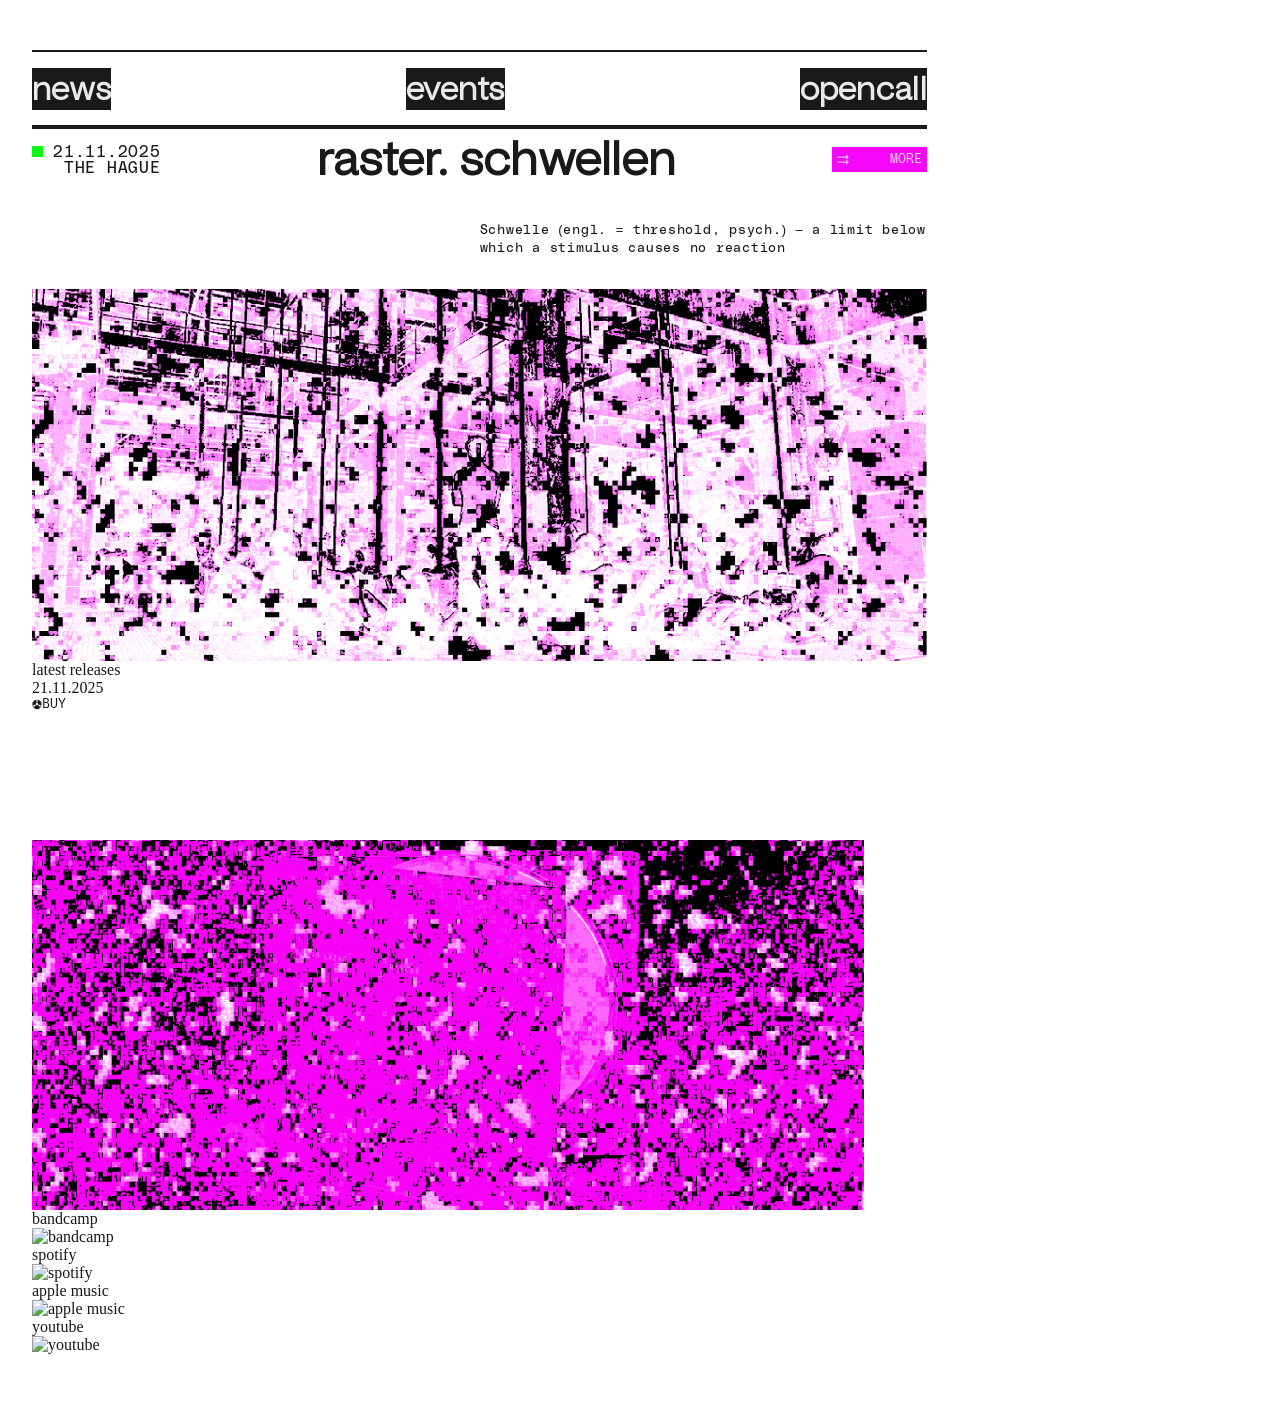
==== src/index.html @ 8d3ac456 "finished-article" ====
<!DOCTYPE html>
<html>
  <head>
    <meta charset="utf-8" />
    <title>eikon parcel starter</title>
    <meta name="viewport" content="width=device-width, initial-scale=1.0" />
    <link rel="stylesheet" href="css/main.css" />
    <link rel="stylesheet" href="css/fonts.css"/>
    <link rel="stylesheet" href="components/header.css"/>
    <link rel="stylesheet" href="components/custom-properties.css"/>
  </head>
  <body>
<include src="components/header.html"></include>
<main class="main-content">
  <div class="column-left">
      <nav class="secondary-navigation-left">
        <ul class="nav-secondary">
          <li class="nav-secondary left"><a href="#">news</a></li>
          <li class="nav-secondary left"><a href="#">events</a></li>
          <li class="nav-secondary left"><a href="#">opencall</a></li>
        </ul>
      </nav>

      <article class="artivle-news">
        <div class="article-header"> 
          <!-- <div class="placeholder"><img src="img/card/placeholder.png" alt=""></div> -->
          <div class="article-detail">
              <div class="article-time">
                <figure></figure>
                <p>21.11.2025</p> 
              </div>
              <div class="time-place">
                <p>The hague</p> 
              </div>
          </div>
          <h2 class="card-titre">raster. schwellen</h2>
          <div>
            <a href="#" class="button primary">
              <p class="symbol">⇉</p>
              <p>more</p>
            </a>
          </div>
        </div>
        <section class="description">
          <p>Schwelle (engl. = threshold, psych.) – a limit below which a stimulus causes no reaction</p>
        </section>

      <footer><img class="card-news" src="img/card/photo-card.png" alt="card news"></footer>
      </article>
    </div>
  </main>
  <div class="column-right">
    <nav class="nav-secondary-right"><div class="latest-releases"><li><a href="#">latest releases</a></li></div>
    <article class="last-releases">
      <header>
        <div class="date">21.11.2025</div>
        <a href="#" class="buy button outline">
            <p class="symbol">✇</p>
            <p>buy</p>
        </a>
      </header>

        <section class="tags">
          <div class="tags"></div>
        </section>

        <section class="player">
          <audio id="player" srcv class="player-ui">
            <source src="#" type="audio/mpeg">
            <div class="status">
              <span class="dot"></span>
              <span class="text">STOP</span>
            </div>
            <div class="time">
              <span id="current">00:00.000</span> / <span id="total">00:00.000</span>
            </div>
            <div class="event">EVENT</div>
        </section>
        <section class="name artistes">
          <div class="name-artistes"></div>
        </section>
        <footer>
          <img src="./img/card/photo-albom.png" alt="Gábor Lázár - reflex">
        </footer>
    </article>
  </div>
</main>
<footer>
  
  <div class="marquee">
    <span class="dot"></span>
    <span class="item"></span>
  </div>

  <div class="platforms">
    <ul class="list list-inline">
      <li><a href="#">bandcamp</a><img src="#" alt="bandcamp"></li>
      <li><a href="#">spotify</a><img src="#" alt="spotify"></li>
      <li><a href="#">apple music</a><img src="#" alt="apple music"></li>
      <li><a href="#">youtube</a><img src="#" alt="youtube"></li>
    </ul>
  </div>

</footer>

    <script src="js/main.js" type="module">

    </script>
  </body>
</html>
---- src/css/main.css ----
* {
  box-sizing: border-box;
  margin: 0;
  padding: 0;
}

body {
  margin: 50px 32px;
  color: var(--color-neutral-900);
}

a {
  color: inherit;
  text-decoration: none;
}
 li {
    list-style: none;
  }
img,
video {
  display: block;
}

.header{
  display: none;
}

/* ------------------------------------------------------------------------------ */
main.main-content {
  display: grid;
  grid-template-columns: 1fr 1fr;
}

.secondary-navigation-left {
 border-top: 2px solid var(--color-neutral-900);
 border-bottom: 4px solid var(--color-neutral-900);
 padding: 15.5px 0;
}

.nav-secondary  {
  display: flex;
  justify-content: space-between;
  align-items: center;
  
}
.column-left {
  padding-right: 32px;
  
}
/* ------------------------------------------------------------------------------ */

.placeholder img {
  display: none;
}

/* -------------------------------🤔🤔🤔--------------------------------------- */

.article-detail{
  display: flex;
  flex-direction: column;
  width: min-content;
  align-items: flex-end;
  font-family: var(--font-dynamic);
  font-size: var(--fonts-size-small);
  letter-spacing: var(--letter-spacing-small);
  text-transform: uppercase;
  
}

.article-time {
  display: flex;
  flex-direction: row;
  gap: 10px;
}

.article-header {
  display: flex;
  flex-direction: row;
  justify-content: space-between;
  align-items: center;
}

.description{
  display: grid;
  grid-template-columns: repeat(2, 50%);
}

.description>p {
  grid-column-start: 2;
}

article{
  display: flex;
  flex-direction: column;
  gap: 32px;
}
---- src/css/fonts.css ----
@font-face {
  font-family: 'Bauziet';
  src: url('/fonts/Bauziet/BauzietVariable-Regular.ttf') format('truetype');
  font-weight: 400;
  font-style: normal;
}


@font-face {
  font-family: 'PolySans';
  src: url('/fonts/PolySans/PolySansTrial-MedianMono.otf') format('opentype');
  font-weight: 500;
  font-style: medium;
}


@font-face {
  font-family: 'PolySans';
  src: url('/fonts/PolySans/PolySansTrial-NeutralMono.otf') format('opentype');
  font-weight: 400;
  font-style: normal;
}

@font-face {
  font-family: 'PolySans';
  src: url('/fonts/PolySans/PolySansTrial-SlimMono.otf') format('opentype');
  font-weight: 300;
  font-style: light;
}

@font-face {
  font-family: 'Aktiv';
  src: url('/fonts/AktivGrotesk/regular.otf') format('opentype');
  font-weight: 400; 
  font-style: normal;
}
---- src/components/header.css ----
/* .button.about {
    background-color: var(--color-neutral-900);
    color: var(--accent-blue);
    padding: var(--padding-medium);
}
.button.attists {
    background-color: var(--accent-yellow);
    color: var(--color-neutral-900);
    padding: var(--padding-medium);
}
.button.merch {
    background-color: var(--accent-green);
    color: var(--color-neutral-900);
    padding: var(--padding-medium);
}
.button.projets {
    background-color: var(--accent-blue);
    color: var(--color-neutral-900);
    padding: var(--padding-medium);
    grid-column-start: 4;
}
.button.contact {
    background-color: var(--accent-rose);
    color: var(--color-neutral-100);
    padding: var(--padding-medium);
}


/* ------------------------------------------------------------------------------ */

/* .header {
    /* display: grid;
    grid-template-columns: 1fr 2fr 1fr;
    align-items: end;
    column-gap: 32px */
    /* display: flex;
    height: 60px;
    padding-left: 32px;
    justify-content: space-between;
    align-items: flex-end;
    align-self: stretch;x
}
.header-navigation {
    display: grid;
    grid-template-rows: repeat(1, min-content);
}
.header-navigation ul{
    display: grid;
    grid-template-columns: repeat(5, 1fr);
}
.button.attists {
    grid-column-start: 3;
} 
.bottom-row {
    grid-row: 2;
}
.button.merch {
    grid-column-start: 2;} */
 
/* button.projets {
    grid-column-start: 4;
    background-color: brown !important;
} */
/* ------------------------------------------------------------------------------ */

/* .header-player {
    display: grid;
    grid-template-rows: repeat(2, min-content);
    background-color: var(--color-neutral-900);
}
.header-spacer ul{
    grid-template-columns: repeat(3, 1fr);
    display: grid;
    color: var(--accent-blue);
}
.playlist {
    display: grid;
    grid-template-columns: 1fr 2fr;
    color: var(--accent-green);
}  */
---- src/components/custom-properties.css ----
:root{
    --color-neutral-100: #FFFFFF;
    --color-neutral-400: #E9E9EA;
    --color-neutral-900: #1A1919;
    

    --accent-blue: #56FBF5;
    --accent-green: #0EF616;
    --accent-yellow: #FFFF01;
    --accent-rose: #F707FA;
}

:root {
    --font-title: 'Bauziet', sans-serif;
    --font-dynamic: 'PolySans', sans-serif;
    --font-symbol: 'Aktiv', sans-serif;

    --letter-spacing-small: 0.75px;
    --letter-spacing-medium: 0.3px;

    --line-height: 135%;

    --font-weight-light: 300;
    --font-weight-regular: 400;
    --font-weight-bold: 700;

    --font-size-medium: 13px;
    --font-size-small: 12px;

    --h1: 96.9px;
    --h2: 45px;
    --h3: 39.2px;
    --h4: 30.7px;
    
}

:root {
    --padding-medium: 5px;
    --padding-small: 5px 1px;

    --button-border:1px solid var(--accent-rose);
}

/* :root {

    background-color: var(--color-neutral-900);
    color: var(--color-neutral-400);


    background-color: var(--color-neutral-100);
    color: var(--color-neutral-900);


    background-color: var(--color-neutral-100);
    border: var(--button-border);
    color: var(--accent-rose);
} */

.symbol{
    font-family: var(--font-symbol);
    font-size: var(--font-size-small);
}
.button {
    display: flex;
    flex-direction: row;
    font-family: var(--font-dynamic);
    font-size: var(--font-size-medium);
    font-weight: var(--font-weight-light);
    text-transform: uppercase;
    letter-spacing: var(--letter-spacing-med);
    align-items: center;
}

.button.primary {
    background-color: var(--accent-rose);
    color: var(--color-neutral-400);
    justify-content: space-between;
    width: 95px;
    padding: 5px;
}

.button.tag {
    padding: var(--padding-small);
}

.nav-secondary a {
    font-family: var(--font-title);
    font-size: var(--h4);
    font-weight: var(--font-weight-bold);
    letter-spacing: var(--letter-spacing-medium);
    text-transform: lowercase;
    color: var(--color-neutral-400);
    background-color: var(--color-neutral-900);
}

figure {
    width: 11px;
    height: 11px;
    background-color: var(--accent-green);
    margin-top: 2px;
}

h2 {
    font-size: var(--h2);
    text-transform: lowercase;
    font-family: var(--font-title);
    font-weight: var(--font-weight-bold);
}
.description {
    font-family: var(--font-dynamic);
    font-size: var(--font-size-medium);
    letter-spacing: var(--letter-spacing-small);
    line-height: var(--line-height);
}
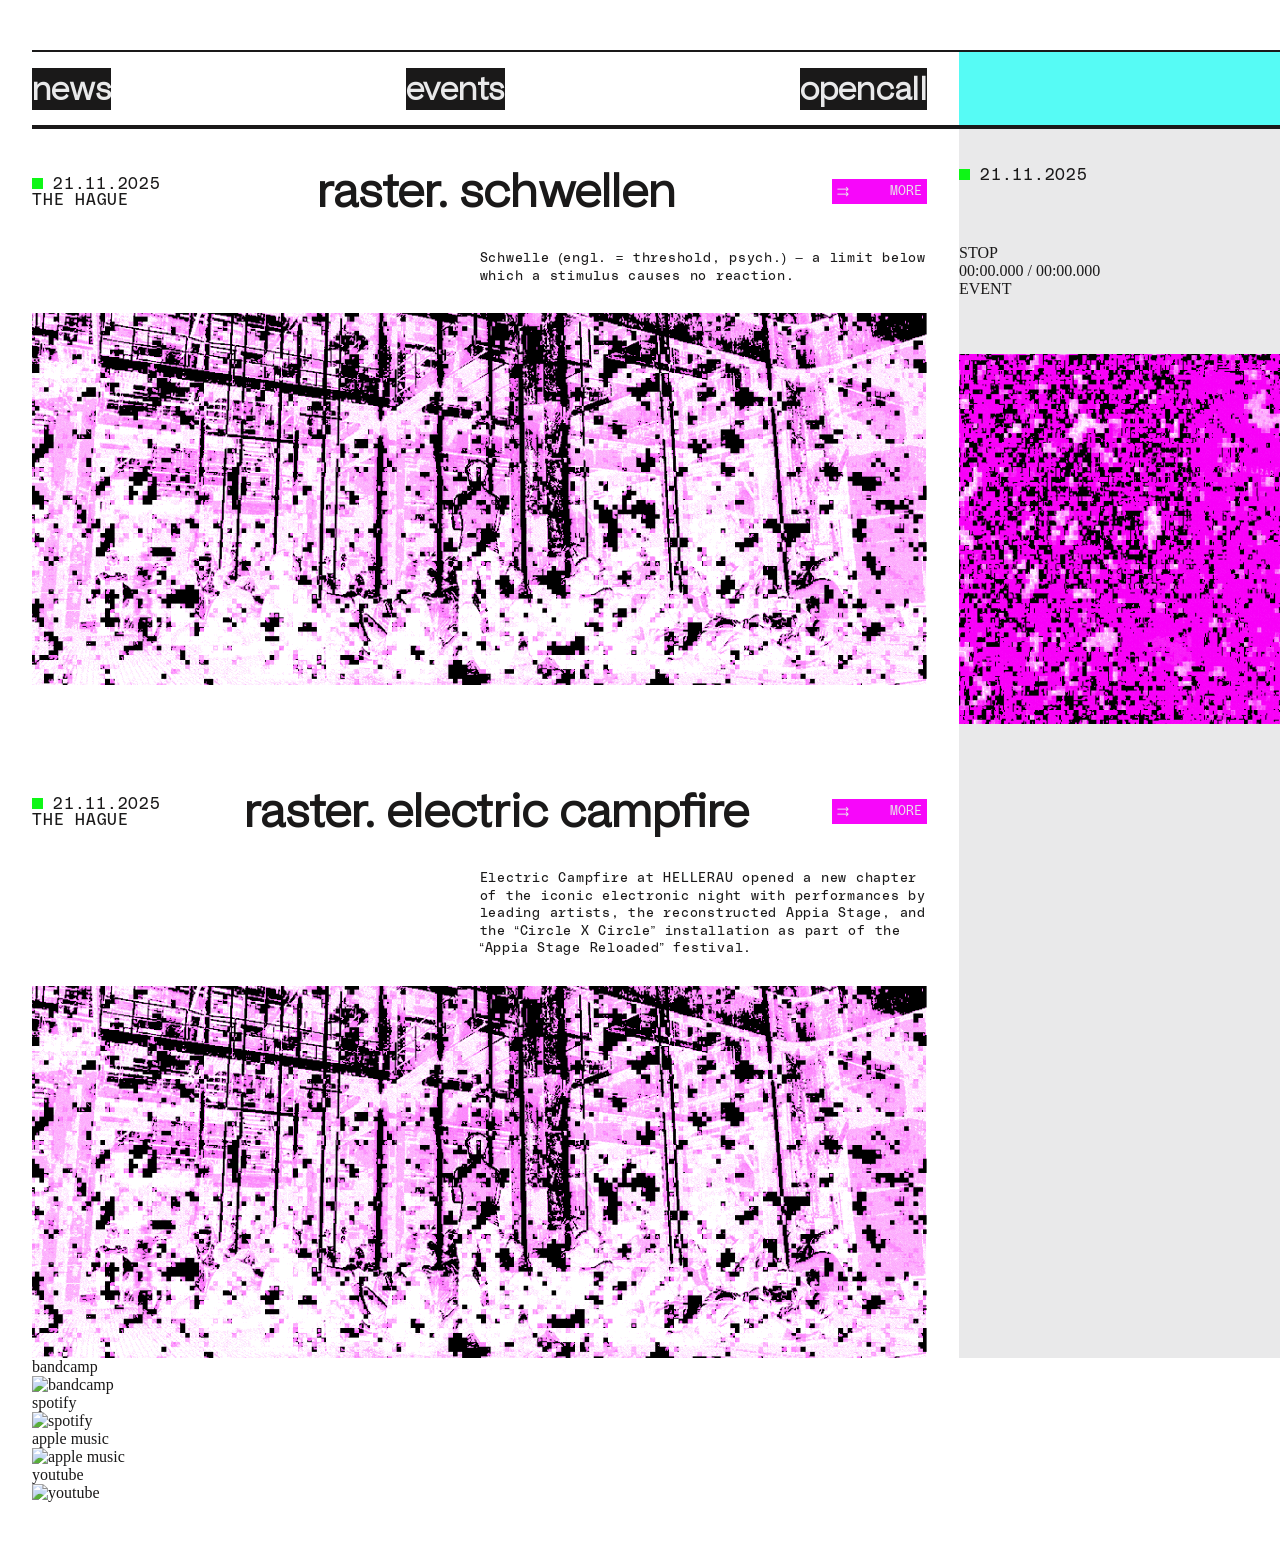
==== commit 7a6e7880: "half-right-side" ====
--- a/src/index.html
+++ b/src/index.html
@@ -13,14 +13,14 @@
 <include src="components/header.html"></include>
 <main class="main-content">
   <div class="column-left">
-      <nav class="secondary-navigation-left">
-        <ul class="nav-secondary">
-          <li class="nav-secondary left"><a href="#">news</a></li>
-          <li class="nav-secondary left"><a href="#">events</a></li>
-          <li class="nav-secondary left"><a href="#">opencall</a></li>
+      <nav class="nav-secondary left">
+        <ul class="nav-links">
+          <li class="left-news"><a href="#">news</a></li>
+          <li class="left-events"><a href="#">events</a></li>
+          <li class="left-opencall"><a href="#">opencall</a></li>
         </ul>
       </nav>
-
+    <div class="article-items">
       <article class="artivle-news">
         <div class="article-header"> 
           <!-- <div class="placeholder"><img src="img/card/placeholder.png" alt=""></div> -->
@@ -42,40 +42,73 @@
           </div>
         </div>
         <section class="description">
-          <p>Schwelle (engl. = threshold, psych.) – a limit below which a stimulus causes no reaction</p>
+          <p>Schwelle (engl. = threshold, psych.) – a limit below which a stimulus causes no reaction.</p>
         </section>
-
+      <footer><img class="card-news" src="img/card/photo-card.png" alt="card news"></footer>
+      </article>
+      <article class="artivle-news">
+        <div class="article-header"> 
+          <!-- <div class="placeholder"><img src="img/card/placeholder.png" alt=""></div> -->
+          <div class="article-detail">
+              <div class="article-time">
+                <figure></figure>
+                <p>21.11.2025</p> 
+              </div>
+              <div class="time-place">
+                <p>The hague</p> 
+              </div>
+          </div>
+          <h2 class="card-titre">raster. electric campfire </h2>
+          <div>
+            <a href="#" class="button primary">
+              <p class="symbol">⇉</p>
+              <p>more</p>
+            </a>
+          </div>
+        </div>
+        <section class="description">
+          <p>Electric Campfire at HELLERAU opened a new chapter of the iconic electronic night with performances by leading artists, the reconstructed Appia Stage, and the “Circle X Circle” installation as part of the “Appia Stage Reloaded” festival.</p>
+        </section>
       <footer><img class="card-news" src="img/card/photo-card.png" alt="card news"></footer>
       </article>
     </div>
-  </main>
+  </div>
+
   <div class="column-right">
-    <nav class="nav-secondary-right"><div class="latest-releases"><li><a href="#">latest releases</a></li></div>
+    <nav class="nav-secondary right"><li><a href="#">latest releases</a></li></nav>
     <article class="last-releases">
-      <header>
-        <div class="date">21.11.2025</div>
-        <a href="#" class="buy button outline">
-            <p class="symbol">✇</p>
-            <p>buy</p>
-        </a>
-      </header>
-
-        <section class="tags">
-          <div class="tags"></div>
-        </section>
-
-        <section class="player">
-          <audio id="player" srcv class="player-ui">
-            <source src="#" type="audio/mpeg">
-            <div class="status">
-              <span class="dot"></span>
-              <span class="text">STOP</span>
-            </div>
-            <div class="time">
-              <span id="current">00:00.000</span> / <span id="total">00:00.000</span>
-            </div>
-            <div class="event">EVENT</div>
-        </section>
+      <div class="article-header">
+        <div class="article-time article-detail">
+          <figure></figure>
+          <p>21.11.2025</p> 
+        </div>
+        <div class="group-buttons">
+          <a href="#" class="button primary">
+              <p class="symbol">⇉</p>
+              <p>more</p>
+          </a>
+          <a href="#" class="button border">
+              <p class="symbol">✇</p>
+              <p>buy</p>
+          </a>
+        </div>
+  </div>
+      <section class="tags">
+        <div class="tags"></div>
+       </section>
+      <section class="player">
+        <audio id="player" class="player-ui" src="#">
+          <source src="#" type="audio/mpeg">
+        </audio>
+        <div class="status">
+          <span class="dot"></span>
+          <span class="text">STOP</span>
+        </div>
+        <div class="time">
+            <span id="current">00:00.000</span> / <span id="total">00:00.000</span>
+        </div>
+        <div class="event">EVENT</div>
+      </section>
         <section class="name artistes">
           <div class="name-artistes"></div>
         </section>
--- a/src/css/main.css
+++ b/src/css/main.css
@@ -4,8 +4,14 @@
   padding: 0;
 }
 
+html, body {
+  /* Prevent horizontal scroll when some element overflows viewport while debugging layout */
+  overflow-x: hidden;
+}
+
 body {
-  margin: 50px 32px;
+  margin: 50px 0px;
+  padding: 0 32px;
   color: var(--color-neutral-900);
 }
 
@@ -31,21 +37,18 @@
   grid-template-columns: 1fr 1fr;
 }
 
-.secondary-navigation-left {
+.nav-secondary {
  border-top: 2px solid var(--color-neutral-900);
  border-bottom: 4px solid var(--color-neutral-900);
  padding: 15.5px 0;
 }
 
-.nav-secondary  {
+.nav-secondary.left .nav-links {
   display: flex;
   justify-content: space-between;
   align-items: center;
-  
-}
-.column-left {
-  padding-right: 32px;
-  
+  flex-direction: row;
+  padding-right: 32px; 
 }
 /* ------------------------------------------------------------------------------ */
 
@@ -55,11 +58,11 @@
 
 /* -------------------------------🤔🤔🤔--------------------------------------- */
 
-.article-detail{
+.article-detail {
   display: flex;
   flex-direction: column;
   width: min-content;
-  align-items: flex-end;
+  align-items: baseline;
   font-family: var(--font-dynamic);
   font-size: var(--fonts-size-small);
   letter-spacing: var(--letter-spacing-small);
@@ -89,8 +92,36 @@
   grid-column-start: 2;
 }
 
-article{
+article {
   display: flex;
   flex-direction: column;
-  gap: 32px;
-}+  gap: 28px;
+  margin-top: 32px;
+  padding-right: 32px;
+}
+.article-items {
+  display: flex;
+  flex-direction: column;
+  gap: 64px;
+}
+/* -------------------------------LEFT SIDE-- + PLACEHOLDER + SCROLL------------------------------------- */
+
+/* -------------------------------RIGHT SIDE--------------------------------------- */
+.column-right {
+  grid-column-start: 2;
+  background-color: var(--color-neutral-400);
+}
+
+.nav-secondary.right {
+  background-color: var(--accent-blue);
+  font-family: var(--font-title);
+  font-size: var(--h4);
+  font-weight: var(--font-weight-bold);
+  text-align: center;
+}
+
+.group-buttons {
+  display:flex;
+  flex-direction: row;
+  gap: 64px;
+}
--- a/src/components/custom-properties.css
+++ b/src/components/custom-properties.css
@@ -79,11 +79,20 @@
     padding: 5px;
 }
 
+.button.border{
+    background-color: var(--color-neutral-100);
+    color: var(--accent-rose);
+    border: 1px solid var(--accent-rose);
+    width: 256px;
+    justify-content: space-between;
+    padding: 5px;
+}
+
 .button.tag {
     padding: var(--padding-small);
 }
 
-.nav-secondary a {
+.nav-links a {
     font-family: var(--font-title);
     font-size: var(--h4);
     font-weight: var(--font-weight-bold);
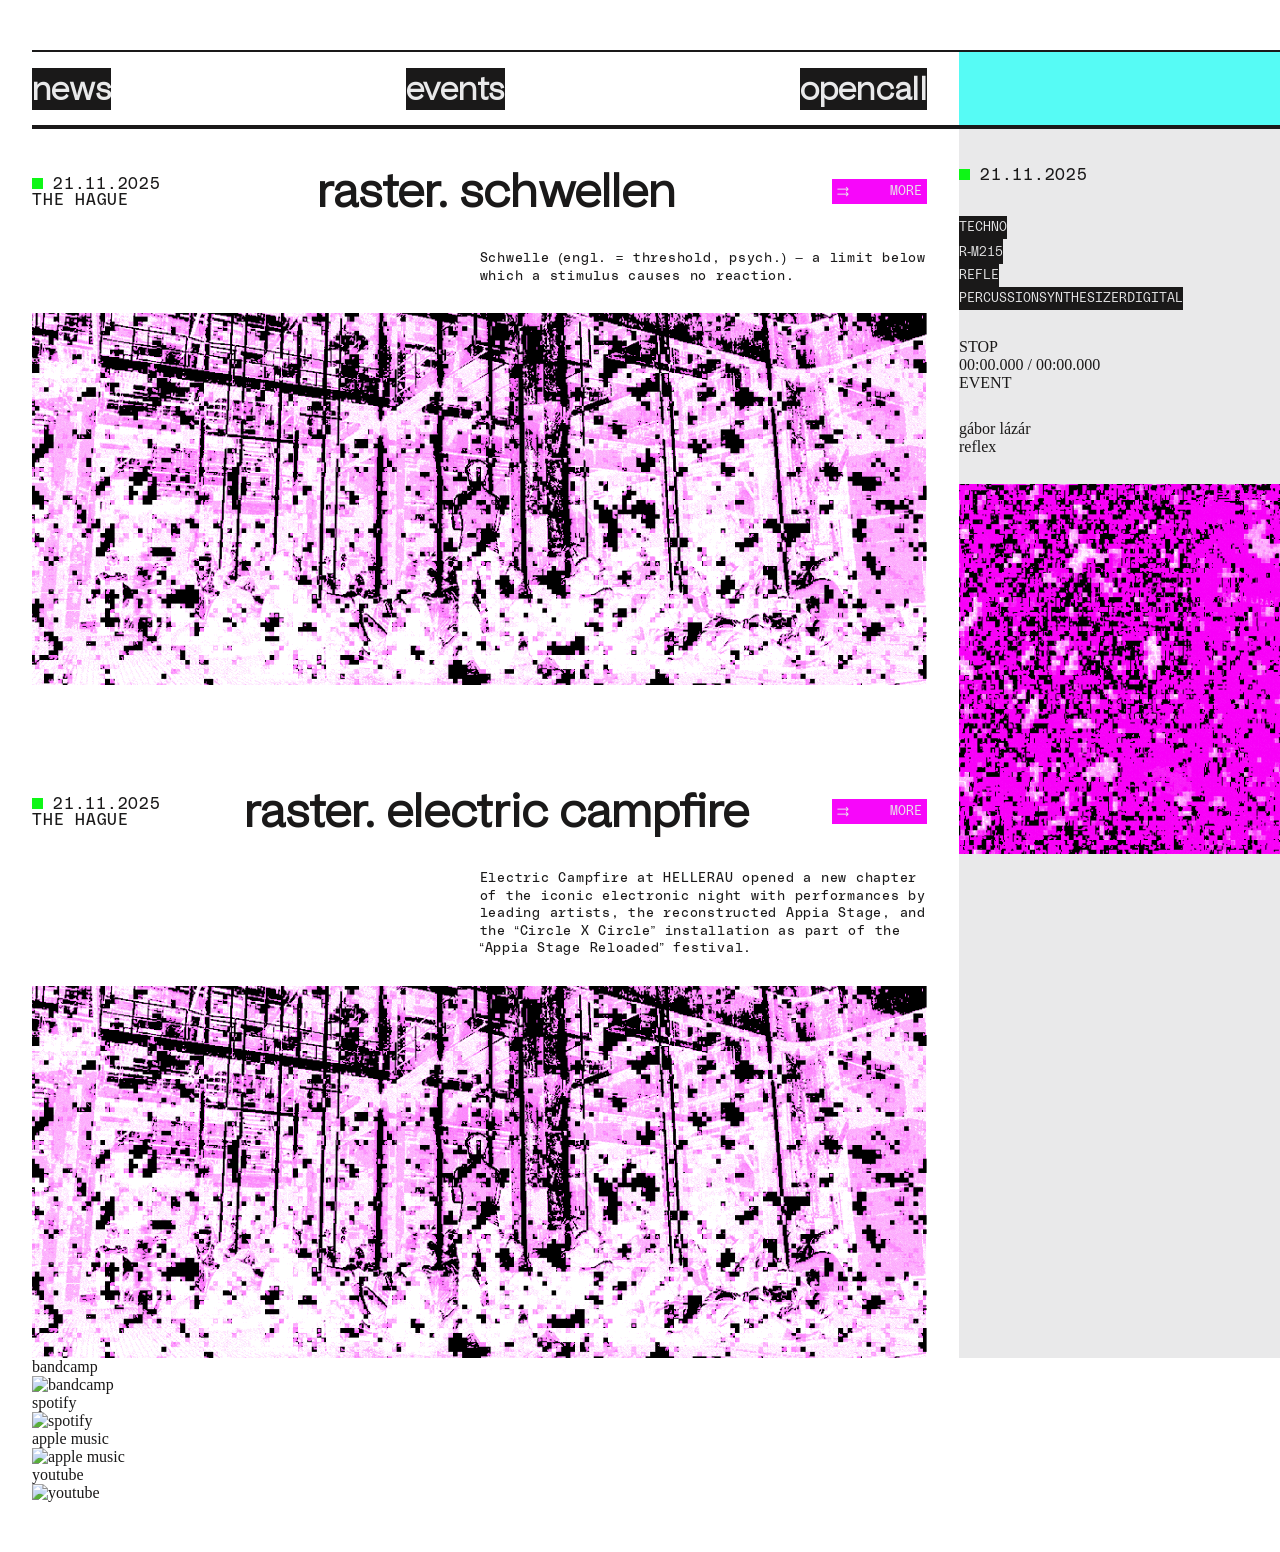
==== commit 481f9a23: "tags" ====
--- a/src/index.html
+++ b/src/index.html
@@ -9,7 +9,7 @@
     <link rel="stylesheet" href="components/header.css"/>
     <link rel="stylesheet" href="components/custom-properties.css"/>
   </head>
-  <body>
+  <b. ody>
 <include src="components/header.html"></include>
 <main class="main-content">
   <div class="column-left">
@@ -92,9 +92,18 @@
               <p>buy</p>
           </a>
         </div>
-  </div>
+      </div>
       <section class="tags">
-        <div class="tags"></div>
+        <div class="up-row">
+          <div class="tags dark button"><a href="#"></a>techno</div>
+          <div class="tags dark button"><a href="#"></a>r-m215</div>
+          <div class="tags dark button"><a href="#"></a>refle</div>
+        </div>
+        <div class="down-row">
+          <div class="tags dark button"><a href="#"></a>percussion</div>
+          <div class="tags dark button"><a href="#"></a>synthesizer</div>
+          <div class="tags dark button"><a href="#"></a>digital</div>
+        </div>
        </section>
       <section class="player">
         <audio id="player" class="player-ui" src="#">
@@ -110,8 +119,10 @@
         <div class="event">EVENT</div>
       </section>
         <section class="name artistes">
-          <div class="name-artistes"></div>
+          <div class="name-artistes">gábor lázár</div>
+          <div class="name-release">reflex</div>
         </section>
+       </section> 
         <footer>
           <img src="./img/card/photo-albom.png" alt="Gábor Lázár - reflex">
         </footer>
--- a/src/css/main.css
+++ b/src/css/main.css
@@ -125,3 +125,24 @@
   flex-direction: row;
   gap: 64px;
 }
+.tags {
+  display: grid;
+  grid-template-rows: repeat(2, min-content);
+}
+
+.tags.dark.button {
+  background-color: var(--color-neutral-900);
+  color: var(--color-neutral-400);
+  padding: 5px 0;
+  width: fit-content;
+}
+.up-row {
+  display: grid;
+  grid-template-columns: ;
+  
+}
+.down-row {
+  display: grid;
+  grid-template-columns: repeat(10, max-content);
+  
+}
--- a/src/components/custom-properties.css
+++ b/src/components/custom-properties.css
@@ -39,22 +39,7 @@
     --padding-small: 5px 1px;
 
     --button-border:1px solid var(--accent-rose);
-}
-
-/* :root {
-
-    background-color: var(--color-neutral-900);
-    color: var(--color-neutral-400);
-
-
-    background-color: var(--color-neutral-100);
-    color: var(--color-neutral-900);
-
-
-    background-color: var(--color-neutral-100);
-    border: var(--button-border);
-    color: var(--accent-rose);
-} */
+}   
 
 .symbol{
     font-family: var(--font-symbol);
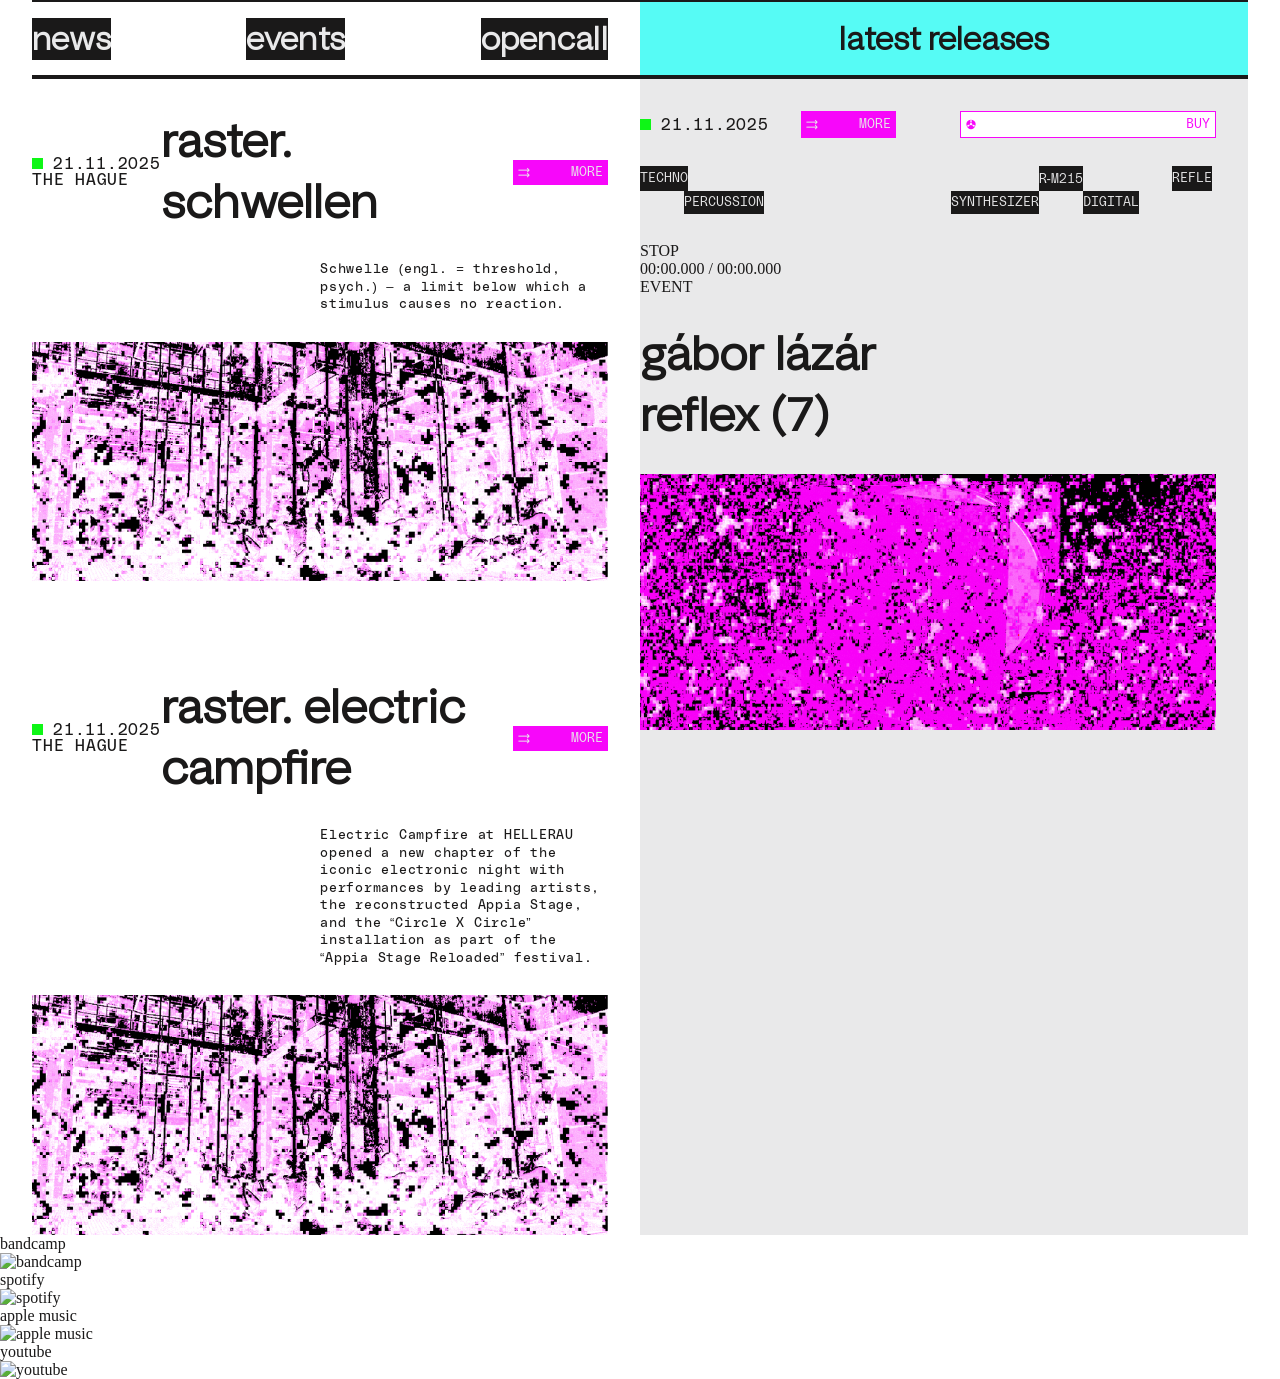
==== commit 7bf91fce: "bg-header" ====
--- a/src/index.html
+++ b/src/index.html
@@ -95,14 +95,14 @@
       </div>
       <section class="tags">
         <div class="up-row">
-          <div class="tags dark button"><a href="#"></a>techno</div>
-          <div class="tags dark button"><a href="#"></a>r-m215</div>
-          <div class="tags dark button"><a href="#"></a>refle</div>
+          <div class="tag dark button"><a href="#"></a>techno</div>
+          <div class="tag dark button"><a href="#"></a>r-m215</div>
+          <div class="tag dark button"><a href="#"></a>refle</div>
         </div>
         <div class="down-row">
-          <div class="tags dark button"><a href="#"></a>percussion</div>
-          <div class="tags dark button"><a href="#"></a>synthesizer</div>
-          <div class="tags dark button"><a href="#"></a>digital</div>
+          <div class="tag dark button"><a href="#"></a>percussion</div>
+          <div class="tag dark button"><a href="#"></a>synthesizer</div>
+          <div class="tag dark button"><a href="#"></a>digital</div>
         </div>
        </section>
       <section class="player">
@@ -119,8 +119,10 @@
         <div class="event">EVENT</div>
       </section>
         <section class="name artistes">
-          <div class="name-artistes">gábor lázár</div>
-          <div class="name-release">reflex</div>
+          <div class="name-artistes"> <h2>gábor lázár</h2></div>
+          <div class="name-release"> <h2> reflex <span>(7)</span></h2>
+            
+          </div>
         </section>
        </section> 
         <footer>
--- a/src/css/main.css
+++ b/src/css/main.css
@@ -10,8 +10,8 @@
 }
 
 body {
-  margin: 50px 0px;
-  padding: 0 32px;
+  margin: 0;
+  
   color: var(--color-neutral-900);
 }
 
@@ -25,10 +25,11 @@
 img,
 video {
   display: block;
+  max-width: 100%;
+  height: auto;
 }
-
-.header{
-  display: none;
+main {
+  padding: 0 32px;
 }
 
 /* ------------------------------------------------------------------------------ */
@@ -125,24 +126,51 @@
   flex-direction: row;
   gap: 64px;
 }
-.tags {
-  display: grid;
-  grid-template-rows: repeat(2, min-content);
-}
 
-.tags.dark.button {
+
+.tag.dark.button {
   background-color: var(--color-neutral-900);
   color: var(--color-neutral-400);
   padding: 5px 0;
   width: fit-content;
 }
-.up-row {
+
+section.tags {
   display: grid;
-  grid-template-columns: ;
-  
+  grid-template-columns: repeat(12, 1fr);
+
 }
+
+.up-row,
 .down-row {
-  display: grid;
-  grid-template-columns: repeat(10, max-content);
-  
-}+  display: contents;
+}
+.up-row > :nth-child(1) { 
+  grid-row: 1; 
+  grid-column: 1 / span 2; 
+}
+.up-row > :nth-child(2) { 
+  grid-row: 1;
+   grid-column: 9 / span 2; 
+  }
+.up-row > :nth-child(3) { 
+  grid-row: 1; 
+  grid-column: 12 / span 2; 
+}
+
+.down-row > :nth-child(1) { 
+  grid-row: 2; 
+  grid-column: 2 / span 4; 
+}
+.down-row > :nth-child(2) { 
+  grid-row: 2; 
+  grid-column-end: 9; 
+}
+.down-row > :nth-child(3) { 
+  grid-row: 2; 
+  grid-column: 10 / span 2; 
+}
+
+
+/* -------------------------------🚩🚩🚩🚩Player--------------------------------------- */
+
--- a/src/components/header.css
+++ b/src/components/header.css
@@ -1,4 +1,4 @@
-/* .button.about {
+.button.about {
     background-color: var(--color-neutral-900);
     color: var(--accent-blue);
     padding: var(--padding-medium);
@@ -28,23 +28,24 @@
 
 /* ------------------------------------------------------------------------------ */
 
-/* .header {
-    /* display: grid;
-    grid-template-columns: 1fr 2fr 1fr;
-    align-items: end;
-    column-gap: 32px */
-    /* display: flex;
-    height: 60px;
+header {
+    display: grid;
+    grid-template-columns: 254px 3fr 3fr;
+    align-items: center;
+    column-gap: 32px;
+    display: flex;
+    height: max-content;
     padding-left: 32px;
     justify-content: space-between;
     align-items: flex-end;
-    align-self: stretch;x
+    border-bottom: 20px solid var(--accent-yellow);
 }
+
 .header-navigation {
     display: grid;
     grid-template-rows: repeat(1, min-content);
 }
-.header-navigation ul{
+.header-navigation ul {
     display: grid;
     grid-template-columns: repeat(5, 1fr);
 }
@@ -55,21 +56,22 @@
     grid-row: 2;
 }
 .button.merch {
-    grid-column-start: 2;} */
- 
-/* button.projets {
+    grid-column-start: 2;
+}
+
+button.projets {
     grid-column-start: 4;
     background-color: brown !important;
-} */
+}
 /* ------------------------------------------------------------------------------ */
 
-/* .header-player {
+.header-player {
     display: grid;
-    grid-template-rows: repeat(2, min-content);
+    grid-row: 2;
     background-color: var(--color-neutral-900);
 }
 .header-spacer ul{
-    grid-template-columns: repeat(3, 1fr);
+    grid-template-columns: repeat(3, max-content);
     display: grid;
     color: var(--accent-blue);
 }
@@ -77,4 +79,4 @@
     display: grid;
     grid-template-columns: 1fr 2fr;
     color: var(--accent-green);
-}  */
+} 
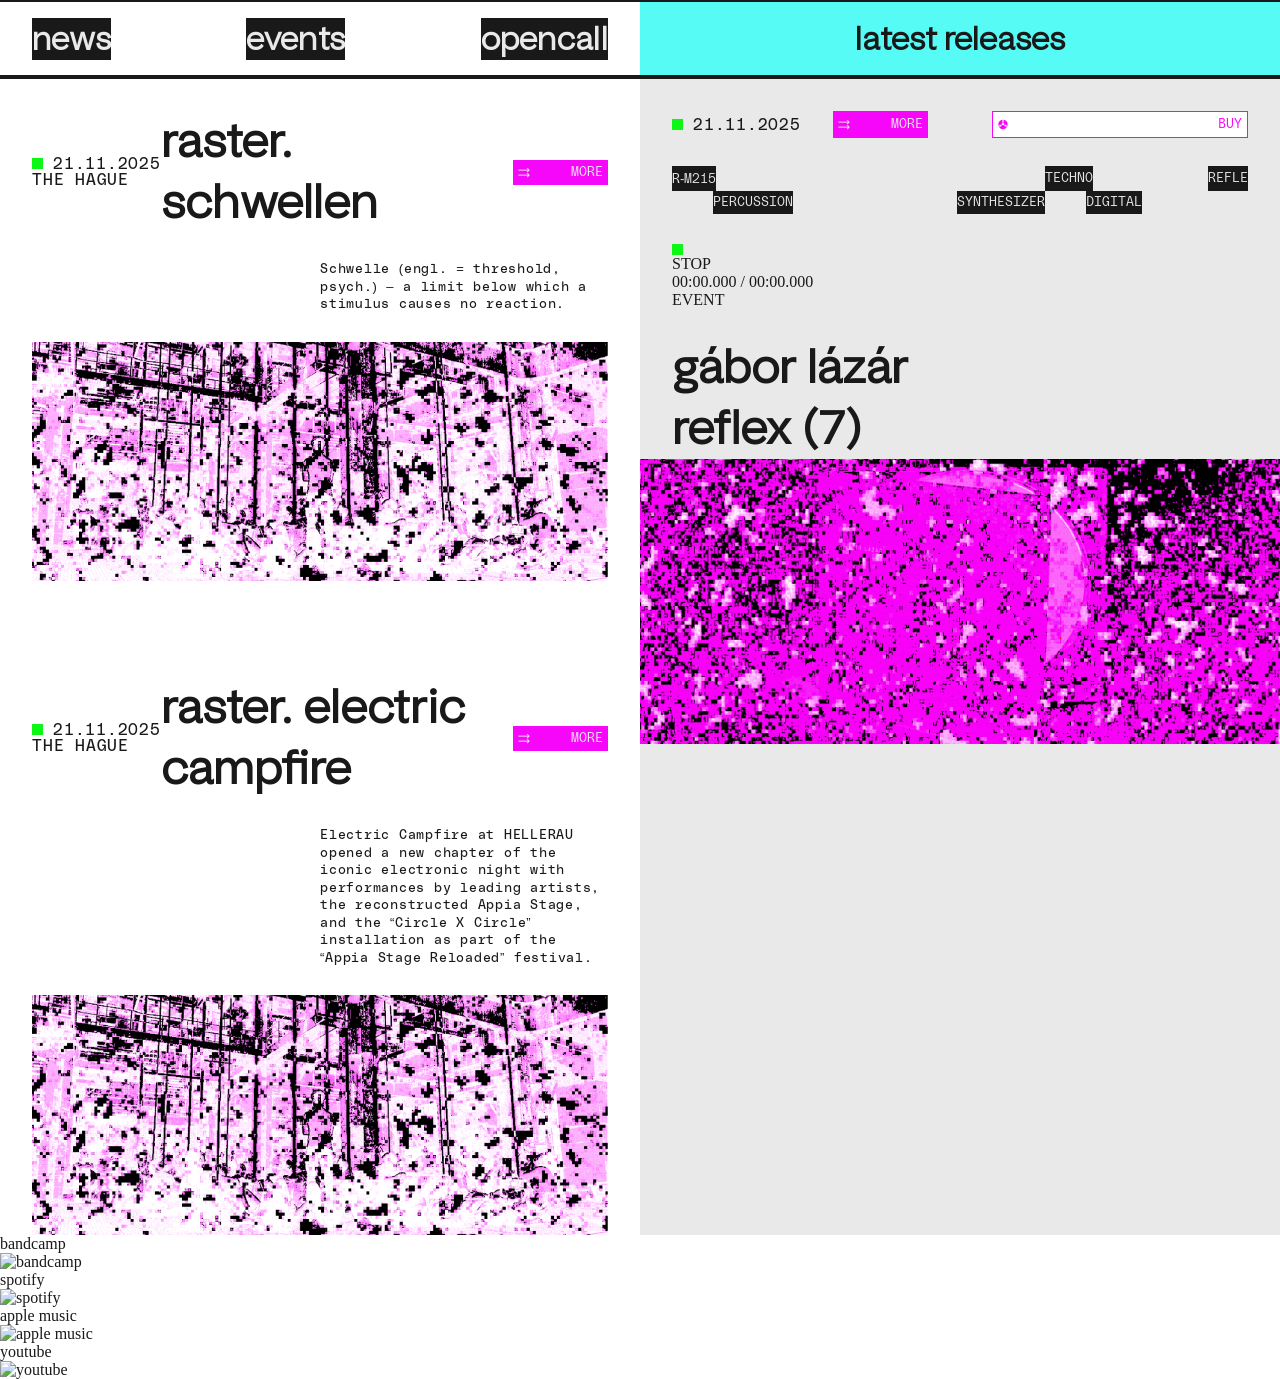
==== commit b5bcf5a5: "finished-header" ====
--- a/src/index.html
+++ b/src/index.html
@@ -9,7 +9,7 @@
     <link rel="stylesheet" href="components/header.css"/>
     <link rel="stylesheet" href="components/custom-properties.css"/>
   </head>
-  <b. ody>
+  <body>
 <include src="components/header.html"></include>
 <main class="main-content">
   <div class="column-left">
@@ -20,115 +20,120 @@
           <li class="left-opencall"><a href="#">opencall</a></li>
         </ul>
       </nav>
-    <div class="article-items">
-      <article class="artivle-news">
-        <div class="article-header"> 
-          <!-- <div class="placeholder"><img src="img/card/placeholder.png" alt=""></div> -->
-          <div class="article-detail">
-              <div class="article-time">
-                <figure></figure>
-                <p>21.11.2025</p> 
+    <section class="content">    
+        <div class="article-items">
+          <article class="artivle-news">
+            <div class="article-header"> 
+              <!-- <div class="placeholder"><img src="img/card/placeholder.png" alt=""></div> -->
+              <div class="article-detail">
+                  <div class="article-time">
+                    <figure></figure>
+                    <p>21.11.2025</p> 
+                  </div>
+                  <div class="time-place">
+                    <p>The hague</p> 
+                  </div>
               </div>
-              <div class="time-place">
-                <p>The hague</p> 
+              <h2 class="card-titre">raster. schwellen</h2>
+              <div>
+                <a href="#" class="button primary">
+                  <p class="symbol">⇉</p>
+                  <p>more</p>
+                </a>
               </div>
-          </div>
-          <h2 class="card-titre">raster. schwellen</h2>
-          <div>
-            <a href="#" class="button primary">
-              <p class="symbol">⇉</p>
-              <p>more</p>
-            </a>
-          </div>
+            </div>
+            <section class="description">
+              <p>Schwelle (engl. = threshold, psych.) – a limit below which a stimulus causes no reaction.</p>
+            </section>
+          <footer><img class="card-news" src="img/card/photo-card.png" alt="card news"></footer>
+          </article>
+          <article class="artivle-news">
+            <div class="article-header"> 
+              <!-- <div class="placeholder"><img src="img/card/placeholder.png" alt=""></div> -->
+              <div class="article-detail">
+                  <div class="article-time">
+                    <figure></figure>
+                    <p>21.11.2025</p> 
+                  </div>
+                  <div class="time-place">
+                    <p>The hague</p> 
+                  </div>
+              </div>
+              <h2 class="card-titre">raster. electric campfire </h2>
+              <div>
+                <a href="#" class="button primary">
+                  <p class="symbol">⇉</p>
+                  <p>more</p>
+                </a>
+              </div>
+            </div>
+            <section class="description">
+              <p>Electric Campfire at HELLERAU opened a new chapter of the iconic electronic night with performances by leading artists, the reconstructed Appia Stage, and the “Circle X Circle” installation as part of the “Appia Stage Reloaded” festival.</p>
+            </section>
+          <footer><img class="card-news" src="img/card/photo-card.png" alt="card news"></footer>
+          </article>
         </div>
-        <section class="description">
-          <p>Schwelle (engl. = threshold, psych.) – a limit below which a stimulus causes no reaction.</p>
-        </section>
-      <footer><img class="card-news" src="img/card/photo-card.png" alt="card news"></footer>
-      </article>
-      <article class="artivle-news">
-        <div class="article-header"> 
-          <!-- <div class="placeholder"><img src="img/card/placeholder.png" alt=""></div> -->
-          <div class="article-detail">
-              <div class="article-time">
-                <figure></figure>
-                <p>21.11.2025</p> 
-              </div>
-              <div class="time-place">
-                <p>The hague</p> 
-              </div>
-          </div>
-          <h2 class="card-titre">raster. electric campfire </h2>
-          <div>
-            <a href="#" class="button primary">
-              <p class="symbol">⇉</p>
-              <p>more</p>
-            </a>
-          </div>
-        </div>
-        <section class="description">
-          <p>Electric Campfire at HELLERAU opened a new chapter of the iconic electronic night with performances by leading artists, the reconstructed Appia Stage, and the “Circle X Circle” installation as part of the “Appia Stage Reloaded” festival.</p>
-        </section>
-      <footer><img class="card-news" src="img/card/photo-card.png" alt="card news"></footer>
-      </article>
-    </div>
+    </section>
+    
   </div>
 
   <div class="column-right">
     <nav class="nav-secondary right"><li><a href="#">latest releases</a></li></nav>
-    <article class="last-releases">
-      <div class="article-header">
-        <div class="article-time article-detail">
-          <figure></figure>
-          <p>21.11.2025</p> 
+    <section class="content">
+      <article class="last-releases">
+        <div class="article-header">
+          <div class="article-time article-detail">
+            <figure></figure>
+            <p>21.11.2025</p> 
+          </div>
+          <div class="group-buttons">
+            <a href="#" class="button primary">
+                <p class="symbol">⇉</p>
+                <p>more</p>
+            </a>
+            <a href="#" class="button border">
+                <p class="symbol">✇</p>
+                <p>buy</p>
+            </a>
+          </div>
         </div>
-        <div class="group-buttons">
-          <a href="#" class="button primary">
-              <p class="symbol">⇉</p>
-              <p>more</p>
-          </a>
-          <a href="#" class="button border">
-              <p class="symbol">✇</p>
-              <p>buy</p>
-          </a>
-        </div>
-      </div>
-      <section class="tags">
-        <div class="up-row">
-          <div class="tag dark button"><a href="#"></a>techno</div>
-          <div class="tag dark button"><a href="#"></a>r-m215</div>
-          <div class="tag dark button"><a href="#"></a>refle</div>
-        </div>
-        <div class="down-row">
-          <div class="tag dark button"><a href="#"></a>percussion</div>
-          <div class="tag dark button"><a href="#"></a>synthesizer</div>
-          <div class="tag dark button"><a href="#"></a>digital</div>
-        </div>
-       </section>
-      <section class="player">
-        <audio id="player" class="player-ui" src="#">
-          <source src="#" type="audio/mpeg">
-        </audio>
-        <div class="status">
-          <span class="dot"></span>
-          <span class="text">STOP</span>
-        </div>
-        <div class="time">
-            <span id="current">00:00.000</span> / <span id="total">00:00.000</span>
-        </div>
-        <div class="event">EVENT</div>
-      </section>
-        <section class="name artistes">
-          <div class="name-artistes"> <h2>gábor lázár</h2></div>
-          <div class="name-release"> <h2> reflex <span>(7)</span></h2>
-            
+        <section class="tags">
+          <div class="up-row">
+            <div class="tag dark button"><a href="#"></a>r-m215</div>
+            <div class="tag dark button"><a href="#"></a>techno</div>
+            <div class="tag dark button"><a href="#"></a>refle</div>
+          </div>
+          <div class="down-row">
+            <div class="tag dark button"><a href="#"></a>percussion</div>
+            <div class="tag dark button"><a href="#"></a>synthesizer</div>
+            <div class="tag dark button"><a href="#"></a>digital</div>
           </div>
         </section>
-       </section> 
-        <footer>
-          <img src="./img/card/photo-albom.png" alt="Gábor Lázár - reflex">
-        </footer>
-    </article>
+        <section class="player-playlist">
+          <audio id="player" class="player-ui" src="#">
+            <source src="#" type="audio/mpeg">
+          </audio>
+          <div class="status">
+            <figure></figure>
+            <span class="text">STOP</span>
+          </div>
+          <div class="time">
+              <span id="current">00:00.000</span> / <span id="total">00:00.000</span>
+          </div>
+          <div class="event">EVENT</div>
+        </section>
+          <section class="name artistes">
+            <div class="name-artistes"> <h2>gábor lázár</h2></div>
+            <div class="name-release"> <h2> reflex <span>(7)</span></h2>
+              
+            </div>
+          </section>
+        </section> 
+          <footer>
+            <img src="./img/card/photo-albom.png" alt="Gábor Lázár - reflex">
+          </footer>
+      </article>
+    </section>
   </div>
 </main>
 <footer>
--- a/src/css/main.css
+++ b/src/css/main.css
@@ -28,7 +28,7 @@
   max-width: 100%;
   height: auto;
 }
-main {
+.content {
   padding: 0 32px;
 }
 
@@ -49,7 +49,7 @@
   justify-content: space-between;
   align-items: center;
   flex-direction: row;
-  padding-right: 32px; 
+  padding: 0 32px; 
 }
 /* ------------------------------------------------------------------------------ */
 
@@ -98,7 +98,6 @@
   flex-direction: column;
   gap: 28px;
   margin-top: 32px;
-  padding-right: 32px;
 }
 .article-items {
   display: flex;
@@ -112,7 +111,10 @@
   grid-column-start: 2;
   background-color: var(--color-neutral-400);
 }
-
+.content{
+  padding-left: 32px;
+  padding-right: 32px;
+}
 .nav-secondary.right {
   background-color: var(--accent-blue);
   font-family: var(--font-title);
@@ -155,7 +157,7 @@
   }
 .up-row > :nth-child(3) { 
   grid-row: 1; 
-  grid-column: 12 / span 2; 
+  grid-column-start: -1;  
 }
 
 .down-row > :nth-child(1) { 
@@ -173,4 +175,4 @@
 
 
 /* -------------------------------🚩🚩🚩🚩Player--------------------------------------- */
-
+.player-playlist
--- a/src/components/header.css
+++ b/src/components/header.css
@@ -28,17 +28,13 @@
 
 /* ------------------------------------------------------------------------------ */
 
-header {
+header.header {
     display: grid;
-    grid-template-columns: 254px 3fr 3fr;
-    align-items: center;
-    column-gap: 32px;
-    display: flex;
-    height: max-content;
+    grid-template-columns: 254px 2fr 1fr;
+    column-gap: 10%;
     padding-left: 32px;
-    justify-content: space-between;
-    align-items: flex-end;
     border-bottom: 20px solid var(--accent-yellow);
+    background-image: url(/src/img/logo/header/source/bg_header.png);
 }
 
 .header-navigation {
@@ -67,16 +63,33 @@
 
 .header-player {
     display: grid;
-    grid-row: 2;
+    grid-template-rows: 2fr;
+    padding: 5px 0 5px 12px;
     background-color: var(--color-neutral-900);
 }
 .header-spacer ul{
-    grid-template-columns: repeat(3, max-content);
     display: grid;
+    grid-template-columns: 1fr 1fr 1fr;
     color: var(--accent-blue);
 }
 .playlist {
     display: grid;
-    grid-template-columns: 1fr 2fr;
+    grid-template-columns: 1fr 3fr;
+    column-gap: 10%; 
     color: var(--accent-green);
+    font-family: var(--font-dynamic);
+    font-size: var(--font-size-small);
+    text-transform: uppercase;
+    font-weight: var(--font-weght-light);
+
 } 
+.play>figure{
+    border-radius: 100%;
+    margin: 0;
+
+
+}
+.play {
+    border-right: 2px solid var(--accent-green);
+    gap: 5px;
+}
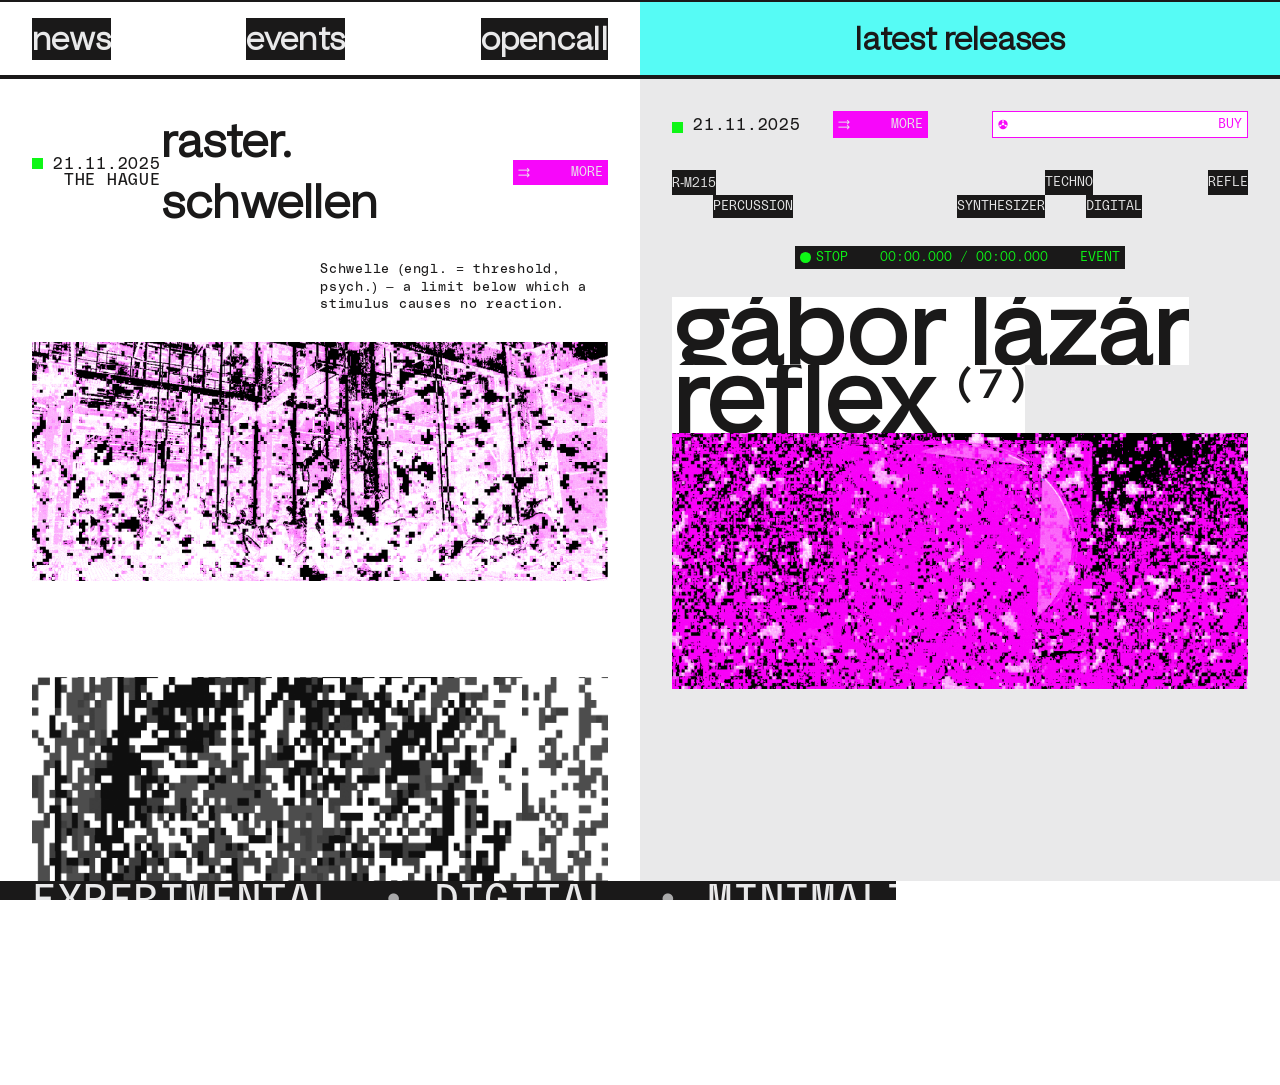
==== commit b2095a8f: "problems" ====
--- a/src/index.html
+++ b/src/index.html
@@ -49,8 +49,8 @@
           </article>
           <article class="artivle-news">
             <div class="article-header"> 
-              <!-- <div class="placeholder"><img src="img/card/placeholder.png" alt=""></div> -->
-              <div class="article-detail">
+              <div class="placeholder"><img src="img/card/placeholder.png" alt="placeholder"></div>
+              <!-- <div class="article-detail">
                   <div class="article-time">
                     <figure></figure>
                     <p>21.11.2025</p> 
@@ -71,7 +71,7 @@
               <p>Electric Campfire at HELLERAU opened a new chapter of the iconic electronic night with performances by leading artists, the reconstructed Appia Stage, and the “Circle X Circle” installation as part of the “Appia Stage Reloaded” festival.</p>
             </section>
           <footer><img class="card-news" src="img/card/photo-card.png" alt="card news"></footer>
-          </article>
+          </article> -->
         </div>
     </section>
     
@@ -81,23 +81,24 @@
     <nav class="nav-secondary right"><li><a href="#">latest releases</a></li></nav>
     <section class="content">
       <article class="last-releases">
-        <div class="article-header">
-          <div class="article-time article-detail">
-            <figure></figure>
-            <p>21.11.2025</p> 
+        <div class="top-column">
+          <div class="article-header">
+              <div class="article-time article-detail">
+                <figure></figure>
+                <p>21.11.2025</p> 
+              </div>
+              <div class="group-buttons">
+                <a href="#" class="button primary">
+                    <p class="symbol">⇉</p>
+                    <p>more</p>
+                </a>
+                <a href="#" class="button border">
+                    <p class="symbol">✇</p>
+                    <p>buy</p>
+                </a>
+              </div>
           </div>
-          <div class="group-buttons">
-            <a href="#" class="button primary">
-                <p class="symbol">⇉</p>
-                <p>more</p>
-            </a>
-            <a href="#" class="button border">
-                <p class="symbol">✇</p>
-                <p>buy</p>
-            </a>
-          </div>
-        </div>
-        <section class="tags">
+          <section class="tags">
           <div class="up-row">
             <div class="tag dark button"><a href="#"></a>r-m215</div>
             <div class="tag dark button"><a href="#"></a>techno</div>
@@ -108,13 +109,14 @@
             <div class="tag dark button"><a href="#"></a>synthesizer</div>
             <div class="tag dark button"><a href="#"></a>digital</div>
           </div>
-        </section>
-        <section class="player-playlist">
+          </section>
+        </div>
+        <section class="player-playlist button">
           <audio id="player" class="player-ui" src="#">
             <source src="#" type="audio/mpeg">
           </audio>
-          <div class="status">
-            <figure></figure>
+          <div class="play-bt button">
+            <figure class="circle"></figure>
             <span class="text">STOP</span>
           </div>
           <div class="time">
@@ -122,25 +124,42 @@
           </div>
           <div class="event">EVENT</div>
         </section>
+          
+        <footer class="footer-article">
           <section class="name artistes">
-            <div class="name-artistes"> <h2>gábor lázár</h2></div>
-            <div class="name-release"> <h2> reflex <span>(7)</span></h2>
-              
+            <div class="name-artistes"><h2 class="card-titre big-size">gábor lázár</h2></div>
+            <div class="name-release"><h2 class="card-titre big-size"> reflex <span>( 7 )</span></h2>
             </div>
           </section>
-        </section> 
-          <footer>
             <img src="./img/card/photo-albom.png" alt="Gábor Lázár - reflex">
           </footer>
+        </section> 
+          
       </article>
     </section>
   </div>
 </main>
 <footer>
   
-  <div class="marquee">
-    <span class="dot"></span>
-    <span class="item"></span>
+  <div class="ticker" aria-label="Theme: Experimental, Digital, Minimalist, Conceptual, Avant-Garde, Interdisciplinary">
+    <div class="ticker-track">
+      <ul class="ticker-list">
+        <li>Experimental</li>
+        <li>Digital</li>
+        <li>Minimalist</li>
+        <li>Conceptual</li>
+        <li>Avant-Garde</li>
+        <li>Interdisciplinary</li>
+      </ul>
+      <ul class="ticker-list" aria-hidden="true">
+        <li>Experimental</li>
+        <li>Digital</li>
+        <li>Minimalist</li>
+        <li>Conceptual</li>
+        <li>Avant-Garde</li>
+        <li>Interdisciplinary</li>
+      </ul>
+    </div>
   </div>
 
   <div class="platforms">
--- a/src/css/main.css
+++ b/src/css/main.css
@@ -7,6 +7,7 @@
 html, body {
   /* Prevent horizontal scroll when some element overflows viewport while debugging layout */
   overflow-x: hidden;
+  height: 100%;
 }
 
 body {
@@ -52,18 +53,16 @@
   padding: 0 32px; 
 }
 /* ------------------------------------------------------------------------------ */
-
-.placeholder img {
-  display: none;
-}
-
+.placeholder{
+  margin: auto auto;
+}
 /* -------------------------------🤔🤔🤔--------------------------------------- */
 
 .article-detail {
   display: flex;
   flex-direction: column;
   width: min-content;
-  align-items: baseline;
+  align-items: flex-end;
   font-family: var(--font-dynamic);
   font-size: var(--fonts-size-small);
   letter-spacing: var(--letter-spacing-small);
@@ -107,14 +106,6 @@
 /* -------------------------------LEFT SIDE-- + PLACEHOLDER + SCROLL------------------------------------- */
 
 /* -------------------------------RIGHT SIDE--------------------------------------- */
-.column-right {
-  grid-column-start: 2;
-  background-color: var(--color-neutral-400);
-}
-.content{
-  padding-left: 32px;
-  padding-right: 32px;
-}
 .nav-secondary.right {
   background-color: var(--accent-blue);
   font-family: var(--font-title);
@@ -122,13 +113,33 @@
   font-weight: var(--font-weight-bold);
   text-align: center;
 }
-
 .group-buttons {
   display:flex;
   flex-direction: row;
-  gap: 64px;
-}
-
+  column-gap: 64px;
+}
+
+.column-right {
+  background-color: var(--color-neutral-400);
+}
+.content{
+  display: flex;
+  flex-direction: column;
+}
+.top-column{
+  display: flex;
+  flex-direction: column;
+  gap: 32px;
+}
+.last-releases {
+  display: flex;
+  flex-direction: column;
+  
+}
+
+.footer-article {
+  margin-top: auto;
+}
 
 .tag.dark.button {
   background-color: var(--color-neutral-900);
@@ -174,5 +185,103 @@
 }
 
 
-/* -------------------------------🚩🚩🚩🚩Player--------------------------------------- */
-.player-playlist
+/* -------------------------------🚩Player🚩--------------------------------------- */
+section.player-playlist {
+  background-color: var(--color-neutral-900);
+  color: var(--accent-green);
+  width: max-content;
+  padding: 5px 5px;
+  display: flex;
+  gap: 32px;
+  margin: auto auto;
+}
+.status{
+  display: flex;
+}
+/* -------------------------------🚩Name-Albom🚩--------------------------------------- */
+
+.name-artistes,
+.name-release {
+  height: 68px;
+  background-color: var(--color-neutral-100);
+  width: max-content;
+  overflow: hidden;
+  position: relative; 
+}
+.card-titre.big-size {
+  display: block;
+  font-weight: var(--font-weight-bold);
+  font-size: var(--h1);
+  line-height: 68px;
+}
+.name-release .card-titre>span{
+  font-size: var(--h3);
+  display: inline-block;
+  vertical-align: top;
+  line-height: 1;
+}
+
+/* -------------------------------Footer--------------------------------------- */
+
+.ticker {
+  position: relative;
+  overflow: hidden;
+  background: var(--color-neutral-900);
+  color: var(--color-neutral-400);
+  height: 60px;
+  user-select: none;
+  width: 70%;
+}
+
+
+.ticker-track{
+  display: flex;
+  flex-wrap: nowrap;       
+  white-space: nowrap;     
+  width: max-content;      
+  will-change: transform;
+  animation: ticker-move 35s linear infinite;
+}
+
+
+
+.ticker-list{
+  display: inline-flex;
+  align-items: center;
+  gap: 16px;
+  padding-inline: 32px;
+  font-family: var(--font-dynamic);
+  font-size: var(--h3);
+  line-height: 1;
+  white-space: nowrap; 
+  text-transform: uppercase;
+  letter-spacing: .04em;
+}
+
+
+.ticker-list li{
+  display: inline-flex;
+  align-items: center;
+}
+.ticker-list li + li::before{
+  content: "•";
+  margin-inline: 32px;
+  opacity: .7;
+}
+
+@keyframes ticker-move{
+  from { transform: translateX(0); }
+  to   { transform: translateX(-50%); }
+}
+
+.ticker-track{
+  animation-direction: reverse; 
+}
+
+@media (prefers-reduced-motion: reduce){
+  .ticker-track{
+    animation: none;
+    transform: none;
+  }
+}
+
--- a/src/components/header.css
+++ b/src/components/header.css
@@ -81,15 +81,7 @@
     font-size: var(--font-size-small);
     text-transform: uppercase;
     font-weight: var(--font-weght-light);
-
-} 
-.play>figure{
-    border-radius: 100%;
-    margin: 0;
-
-
 }
 .play {
-    border-right: 2px solid var(--accent-green);
-    gap: 5px;
+    border-right: 1px solid var(--accent-green);
 }
--- a/src/components/custom-properties.css
+++ b/src/components/custom-properties.css
@@ -105,4 +105,9 @@
     font-size: var(--font-size-medium);
     letter-spacing: var(--letter-spacing-small);
     line-height: var(--line-height);
-}+}
+figure.circle{
+    border-radius: 100%;
+    margin: 0;
+    margin-right: 5px;
+}
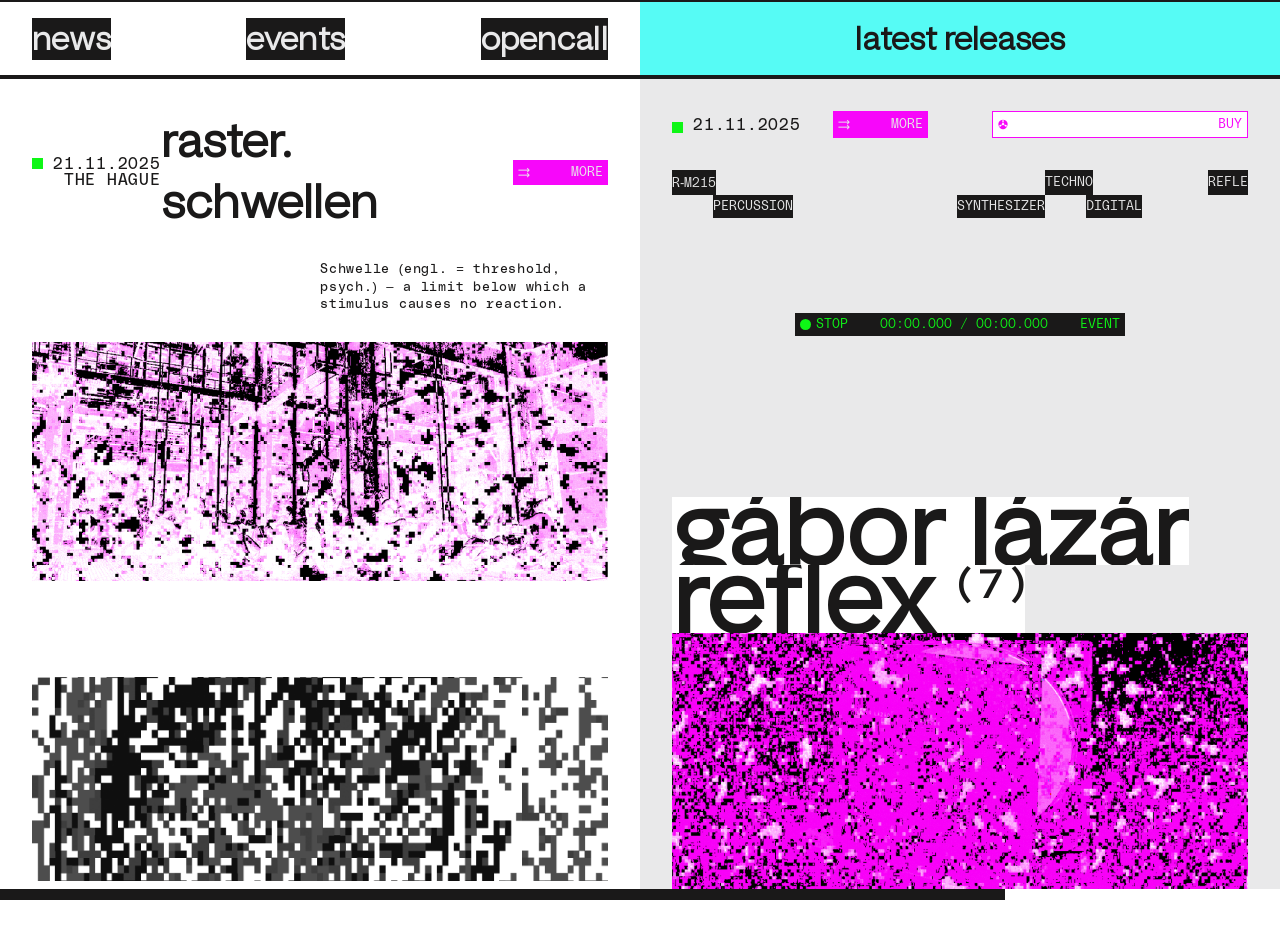
==== commit 5adfd9d9: "finished-home-page" ====
--- a/src/index.html
+++ b/src/index.html
@@ -50,29 +50,29 @@
           <article class="artivle-news">
             <div class="article-header"> 
               <div class="placeholder"><img src="img/card/placeholder.png" alt="placeholder"></div>
-              <!-- <div class="article-detail">
-                  <div class="article-time">
-                    <figure></figure>
-                    <p>21.11.2025</p> 
+                  <!-- <div class="article-detail">
+                      <div class="article-time">
+                        <figure></figure>
+                        <p>21.11.2025</p> 
+                      </div>
+                      <div class="time-place">
+                        <p>The hague</p> 
+                      </div>
                   </div>
-                  <div class="time-place">
-                    <p>The hague</p> 
+                  <h2 class="card-titre">raster. electric campfire </h2>
+                  <div>
+                    <a href="#" class="button primary">
+                      <p class="symbol">⇉</p>
+                      <p>more</p>
+                    </a>
                   </div>
-              </div>
-              <h2 class="card-titre">raster. electric campfire </h2>
-              <div>
-                <a href="#" class="button primary">
-                  <p class="symbol">⇉</p>
-                  <p>more</p>
-                </a>
-              </div>
+                </div>
+                <section class="description">
+                  <p>Electric Campfire at HELLERAU opened a new chapter of the iconic electronic night with performances by leading artists, the reconstructed Appia Stage, and the “Circle X Circle” installation as part of the “Appia Stage Reloaded” festival.</p>
+                </section>
+              <footer><img class="card-news" src="img/card/photo-card.png" alt="card news"></footer>
+              </article> -->
             </div>
-            <section class="description">
-              <p>Electric Campfire at HELLERAU opened a new chapter of the iconic electronic night with performances by leading artists, the reconstructed Appia Stage, and the “Circle X Circle” installation as part of the “Appia Stage Reloaded” festival.</p>
-            </section>
-          <footer><img class="card-news" src="img/card/photo-card.png" alt="card news"></footer>
-          </article> -->
-        </div>
     </section>
     
   </div>
@@ -125,16 +125,14 @@
           <div class="event">EVENT</div>
         </section>
           
-        <footer class="footer-article">
+        <div class="footer-article">
           <section class="name artistes">
             <div class="name-artistes"><h2 class="card-titre big-size">gábor lázár</h2></div>
             <div class="name-release"><h2 class="card-titre big-size"> reflex <span>( 7 )</span></h2>
             </div>
           </section>
             <img src="./img/card/photo-albom.png" alt="Gábor Lázár - reflex">
-          </footer>
-        </section> 
-          
+        </div>   
       </article>
     </section>
   </div>
@@ -145,29 +143,41 @@
     <div class="ticker-track">
       <ul class="ticker-list">
         <li>Experimental</li>
+         <figure></figure>
         <li>Digital</li>
+         <figure></figure>
         <li>Minimalist</li>
+         <figure></figure>
         <li>Conceptual</li>
+         <figure></figure>
         <li>Avant-Garde</li>
+         <figure></figure>
         <li>Interdisciplinary</li>
+         <figure></figure>
       </ul>
       <ul class="ticker-list" aria-hidden="true">
         <li>Experimental</li>
+        <figure></figure>
         <li>Digital</li>
+         <figure></figure>
         <li>Minimalist</li>
+         <figure></figure>
         <li>Conceptual</li>
+         <figure></figure>
         <li>Avant-Garde</li>
+         <figure></figure>
         <li>Interdisciplinary</li>
+
       </ul>
     </div>
   </div>
 
   <div class="platforms">
     <ul class="list list-inline">
-      <li><a href="#">bandcamp</a><img src="#" alt="bandcamp"></li>
-      <li><a href="#">spotify</a><img src="#" alt="spotify"></li>
-      <li><a href="#">apple music</a><img src="#" alt="apple music"></li>
-      <li><a href="#">youtube</a><img src="#" alt="youtube"></li>
+      <li><a href="#"></a><img src="./img/icons/bandcamp.png" alt="bandcamp"></li>
+      <li><a href="#"></a><img src="./img/icons/spotify.svg" alt="spotify"></li>
+      <li><a href="#"></a><img src="./img/icons/instagram.svg" alt="instagram"></li>
+      <li><a href="#"></a><img src="./img/icons/youtube.svg" alt="youtube"></li>
     </ul>
   </div>
 
--- a/src/css/main.css
+++ b/src/css/main.css
@@ -31,6 +31,9 @@
 }
 .content {
   padding: 0 32px;
+  min-height: 90vh;
+  display: flex;
+  flex-direction: column;
 }
 
 /* ------------------------------------------------------------------------------ */
@@ -102,6 +105,7 @@
   display: flex;
   flex-direction: column;
   gap: 64px;
+  flex: 1; 
 }
 /* -------------------------------LEFT SIDE-- + PLACEHOLDER + SCROLL------------------------------------- */
 
@@ -122,10 +126,7 @@
 .column-right {
   background-color: var(--color-neutral-400);
 }
-.content{
-  display: flex;
-  flex-direction: column;
-}
+
 .top-column{
   display: flex;
   flex-direction: column;
@@ -134,7 +135,7 @@
 .last-releases {
   display: flex;
   flex-direction: column;
-  
+  flex: 1; 
 }
 
 .footer-article {
@@ -194,10 +195,12 @@
   display: flex;
   gap: 32px;
   margin: auto auto;
+  min-height: 0;
 }
 .status{
   display: flex;
 }
+
 /* -------------------------------🚩Name-Albom🚩--------------------------------------- */
 
 .name-artistes,
@@ -222,15 +225,21 @@
 }
 
 /* -------------------------------Footer--------------------------------------- */
-
+footer {
+  display: flex;
+  align-items:center;
+  gap: 64px;
+}
 .ticker {
+  display: flex;
+  align-items: center;
   position: relative;
   overflow: hidden;
   background: var(--color-neutral-900);
   color: var(--color-neutral-400);
   height: 60px;
   user-select: none;
-  width: 70%;
+  width: 80%;
 }
 
 
@@ -249,7 +258,7 @@
   display: inline-flex;
   align-items: center;
   gap: 16px;
-  padding-inline: 32px;
+  padding-inline: 8px;
   font-family: var(--font-dynamic);
   font-size: var(--h3);
   line-height: 1;
@@ -259,14 +268,16 @@
 }
 
 
-.ticker-list li{
+.ticker-list li figure{
   display: inline-flex;
   align-items: center;
 }
-.ticker-list li + li::before{
-  content: "•";
-  margin-inline: 32px;
-  opacity: .7;
+.ticker-list>figure{
+  margin: 0;
+  align-items: center;
+  background: var(--color-neutral-400);
+  width: 10px;
+  height: 10px;
 }
 
 @keyframes ticker-move{
@@ -285,3 +296,8 @@
   }
 }
 
+.platforms > ul {
+  gap: 32px;
+  display: flex;
+  align-items: center;
+}
